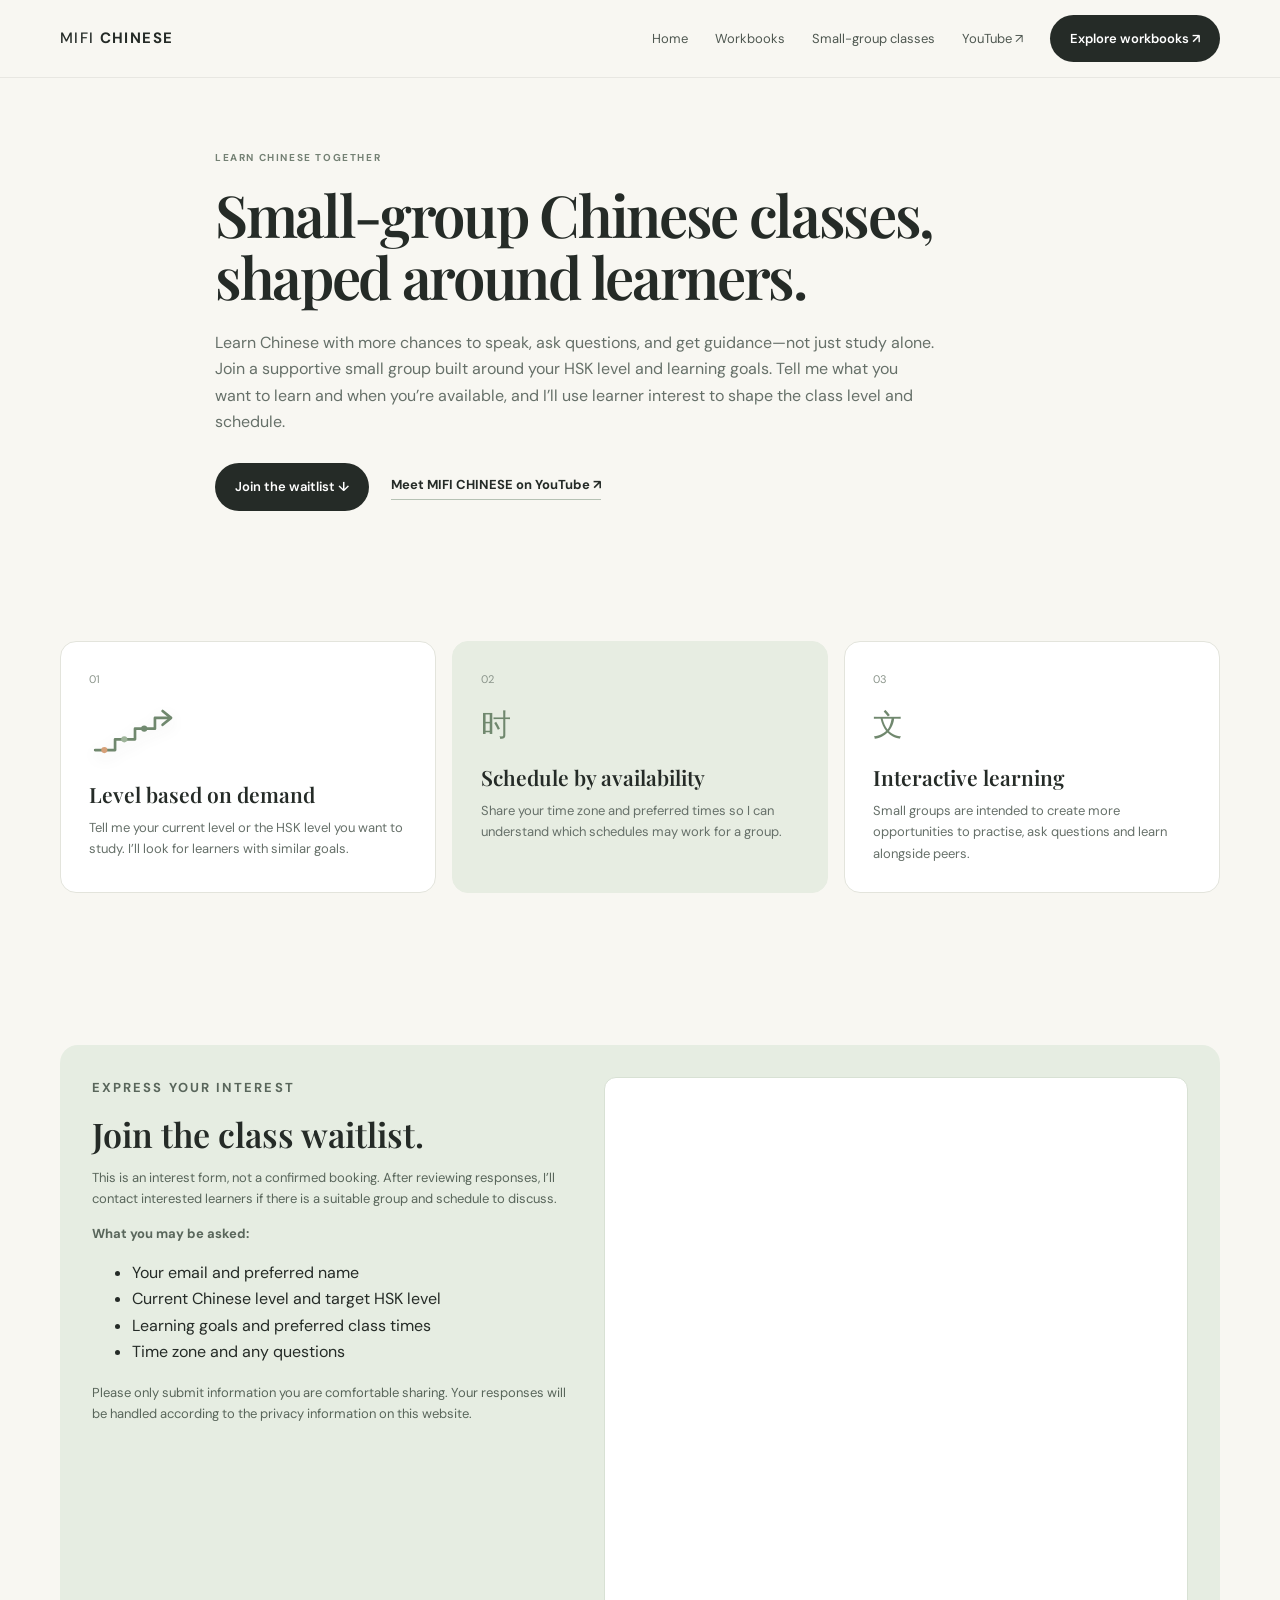
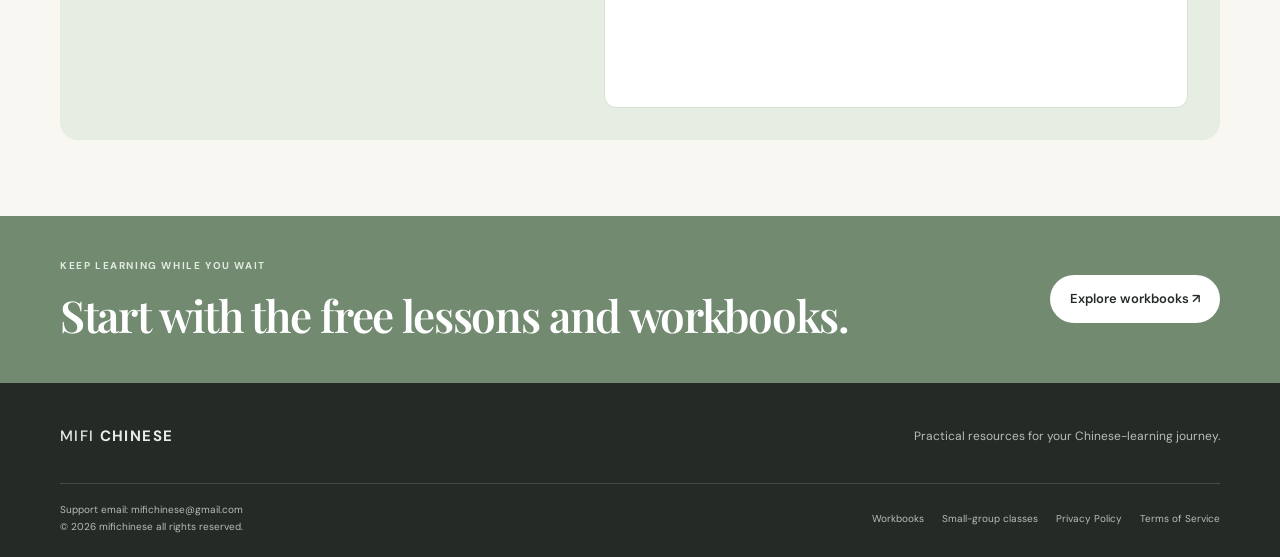
==== classes.html @ 1e323438 "Add files via upload" ====
<!doctype html><html lang="en"><head><meta charset="utf-8"><meta name="viewport" content="width=device-width, initial-scale=1"><meta name="description" content="Join the MIFI CHINESE small-group class waitlist and share your level, goals and availability."><title>Small-group Chinese classes | MIFI CHINESE</title><link rel="stylesheet" href="styles.css"></head><body><header class="site-header"><a class="brand" href="index.html"><span>MIFI <b>CHINESE</b></span></a><button class="menu-toggle" aria-label="Open navigation">☰</button><nav class="site-nav"><a href="index.html">Home</a><a href="workbook.html">Workbooks</a><a href="classes.html">Small-group classes</a><a href="https://www.youtube.com/@mifichinese" target="_blank" rel="noopener">YouTube ↗</a><a class="nav-cta" href="workbook.html">Explore workbooks ↗</a></nav></header><main><section class="wrap page-hero"><p class="eyebrow">LEARN CHINESE TOGETHER</p><h1>Small-group Chinese classes, shaped around learners.</h1><p>Learn Chinese with more chances to speak, ask questions, and get guidance—not just study alone. Join a supportive small group built around your HSK level and learning goals. Tell me what you want to learn and when you’re available, and I’ll use learner interest to shape the class level and schedule.</p><div class="hero-actions"><a class="button button-dark" href="#waitlist">Join the waitlist ↓</a><a class="text-link" href="https://www.youtube.com/@mifichinese" target="_blank" rel="noopener">Meet MIFI CHINESE on YouTube ↗</a></div></section><section class="section wrap"><div class="feature-grid"><article class="feature-card"><div class="feature-number">01</div><div class="feature-icon growth-mark" aria-label="Learn, practise, grow"><svg viewBox="0 0 120 72" role="img" aria-label="Upward stepping arrows"><path d="M8 57 H34 V43 H60 V29 H86 V15 H106" fill="none" stroke="currentColor" stroke-width="3.5" stroke-linecap="round" stroke-linejoin="round"/><path d="M96 6 L107 15 L96 24" fill="none" stroke="currentColor" stroke-width="3.5" stroke-linecap="round" stroke-linejoin="round"/><circle cx="20" cy="57" r="4" fill="#d6a078"/><circle cx="46" cy="43" r="4" fill="#9eb49a"/><circle cx="72" cy="29" r="4" fill="#718a70"/></svg></div><h3>Level based on demand</h3><p>Tell me your current level or the HSK level you want to study. I’ll look for learners with similar goals.</p></article><article class="feature-card feature-highlight"><div class="feature-number">02</div><div class="feature-icon">时</div><h3>Schedule by availability</h3><p>Share your time zone and preferred times so I can understand which schedules may work for a group.</p></article><article class="feature-card"><div class="feature-number">03</div><div class="feature-icon">文</div><h3>Interactive learning</h3><p>Small groups are intended to create more opportunities to practise, ask questions and learn alongside peers.</p></article></div></section><section class="section wrap" id="waitlist"><div class="waitlist-panel"><div><p class="eyebrow">EXPRESS YOUR INTEREST</p><h2>Join the class waitlist.</h2><p>This is an interest form, not a confirmed booking. After reviewing responses, I’ll contact interested learners if there is a suitable group and schedule to discuss.</p><p><b>What you may be asked:</b></p><ul><li>Your email and preferred name</li><li>Current Chinese level and target HSK level</li><li>Learning goals and preferred class times</li><li>Time zone and any questions</li></ul><p class="note">Please only submit information you are comfortable sharing. Your responses will be handled according to the privacy information on this website.</p></div><div class="form-embed"><iframe src="https://docs.google.com/forms/d/e/1FAIpQLSfYk2Lo8Tfqh9Qt4kDq8SIbkhMKShyW4bLUKlEqQiULYjOKBA/viewform?embedded=true" title="MIFI CHINESE small-group class waitlist" loading="lazy">Loading class waitlist…</iframe></div></div></section><section class="bottom-cta"><div class="wrap bottom-cta-inner"><div><p class="eyebrow">KEEP LEARNING WHILE YOU WAIT</p><h2>Start with the free lessons and workbooks.</h2></div><a class="button button-light" href="workbook.html">Explore workbooks ↗</a></div></section></main><footer class="site-footer"><div class="wrap footer-top"><a class="brand brand-footer" href="index.html"><span>MIFI <b>CHINESE</b></span></a><p>Practical resources for your Chinese-learning journey.</p></div><div class="wrap footer-bottom"><div><div>Support email: <a href="mailto:mifichinese@gmail.com">mifichinese@gmail.com</a></div><div>© 2026 mifichinese all rights reserved.</div></div><div class="footer-links"><a href="workbook.html">Workbooks</a><a href="classes.html">Small-group classes</a><a href="privacy.html">Privacy Policy</a><a href="terms.html">Terms of Service</a></div></div></footer><script>document.addEventListener('DOMContentLoaded',()=>{const toggle=document.querySelector('.menu-toggle'),nav=document.querySelector('.site-nav');if(toggle&&nav)toggle.addEventListener('click',()=>nav.classList.toggle('open'));document.querySelectorAll('[data-scroll]').forEach(b=>b.addEventListener('click',()=>{const el=document.querySelector(b.dataset.scroll);if(el)el.scrollBy({left:b.dataset.dir==='next'?el.clientWidth*.8:-el.clientWidth*.8,behavior:'smooth'})}));});</script></body></html>
---- styles.css ----
@import url('https://fonts.googleapis.com/css2?family=DM+Sans:wght@400;500;600;700&family=Playfair+Display:wght@500;600;700&display=swap');
:root{--ink:#252b27;--muted:#667069;--paper:#f8f7f2;--white:#fff;--green:#dce8d9;--green2:#718a70;--orange:#e6a16d;--line:#e3e4dc;--serif:'Playfair Display',Georgia,serif;--sans:'DM Sans',Arial,sans-serif}*{box-sizing:border-box}html{scroll-behavior:smooth}body{margin:0;background:var(--paper);color:var(--ink);font:16px/1.65 var(--sans)}a{color:inherit;text-decoration:none}img{max-width:100%;display:block}.wrap{width:min(1160px,calc(100% - 44px));margin:auto}.site-header{height:78px;padding:0 max(22px,calc((100vw - 1160px)/2));display:flex;align-items:center;justify-content:space-between;gap:24px;border-bottom:1px solid rgba(37,43,39,.08);background:rgba(248,247,242,.94);position:sticky;top:0;z-index:20;backdrop-filter:blur(12px)}.brand{display:inline-flex;align-items:center;gap:10px;font-size:15px;letter-spacing:.09em;font-weight:500;white-space:nowrap}.brand b{font-weight:700}.brand-mark{display:grid;place-items:center;width:36px;height:36px;background:var(--ink);color:#fff;border-radius:50%;font-family:serif;font-size:21px}.site-nav{display:flex;align-items:center;gap:27px;font-size:13px;color:#4f5851}.site-nav a:hover,.footer-links a:hover,.text-link:hover{color:var(--green2)}.nav-cta,.button{display:inline-flex;align-items:center;justify-content:center;gap:12px;border-radius:999px;padding:13px 20px;font-weight:600;font-size:13px;transition:transform .2s,background .2s}.nav-cta,.button-dark{background:var(--ink);color:#fff}.nav-cta:hover,.button-dark:hover{background:#414b43;transform:translateY(-1px)}.button-light{background:#fff;color:var(--ink)}.button-outline{border:1px solid var(--line);background:transparent}.menu-toggle{display:none;border:0;background:none;font-size:24px}.hero{display:grid;grid-template-columns:1fr .92fr;gap:45px;align-items:center;padding-top:76px;padding-bottom:82px;min-height:560px}.eyebrow{font-size:10px;letter-spacing:.16em;font-weight:700;color:#748174;text-transform:uppercase;margin:0 0 16px}.dot{display:inline-block;width:7px;height:7px;background:var(--orange);border-radius:50%;margin-right:8px}.hero h1,.page-hero h1{font:600 clamp(42px,5.1vw,68px)/1.08 var(--serif);letter-spacing:-.04em;margin:0 0 22px}.hero h1 span{color:#718a70;font-style:italic}.hero-lede{max-width:530px;color:var(--muted);font-size:17px}.hero-actions{display:flex;align-items:center;gap:22px;margin-top:28px;flex-wrap:wrap}.text-link{font-size:13px;font-weight:700;border-bottom:1px solid #b6c2b4;padding-bottom:3px}.trust-row{display:flex;flex-wrap:wrap;gap:10px;color:#7b837d;font-size:11px;margin-top:30px}.hero-art{min-height:410px;background:#e7ede2;border-radius:47% 47% 18px 18px;position:relative;display:grid;place-items:center;overflow:hidden}.hero-art:before,.hero-art:after{content:'';position:absolute;border:1px solid rgba(113,138,112,.32);border-radius:50%;width:360px;height:360px}.hero-art:after{width:430px;height:430px}.portrait-placeholder{position:absolute;z-index:2;width:48%;height:68%;border-radius:48% 48% 12px 12px;background:linear-gradient(150deg,#d3b5a0,#e7d3c2 55%,#a4b6a0);display:flex;align-items:end;justify-content:center;overflow:hidden;color:#46564a;font-size:12px;text-align:center;padding:15px}.portrait-placeholder span{background:rgba(255,255,255,.8);padding:7px 10px;border-radius:6px}.hero-sticker{position:absolute;z-index:3;background:#fff;padding:13px 17px;border-radius:12px;box-shadow:0 12px 35px #3d4c3d15;font-size:12px}.hero-sticker b{display:block;font-size:13px}.hero-sticker small{color:var(--muted)}.sticker-one{top:52px;left:15px}.sticker-two{bottom:38px;right:15px}.section{padding:76px 0}.section-heading{text-align:center;max-width:650px;margin:0 auto 38px}.section-heading h2,.split-copy h2,.product-info h2,.bottom-cta h2,.page-section h2{font:600 clamp(30px,3.7vw,44px)/1.15 var(--serif);letter-spacing:-.03em;margin:0 0 14px}.section-intro{color:var(--muted);margin:0}.ticker{background:var(--ink);color:#fff;padding:15px 0}.ticker-inner{display:flex;align-items:center;justify-content:space-between;gap:16px;font-size:10px;letter-spacing:.13em;flex-wrap:wrap}.ticker i{color:#c1d3bd;font-style:normal}.feature-grid{display:grid;grid-template-columns:repeat(3,1fr);gap:16px}.feature-card{padding:28px;border:1px solid var(--line);border-radius:16px;background:#fff}.feature-highlight{background:#e7ede2;border-color:#e7ede2}.feature-number{font-size:11px;color:#8b958b}.feature-icon{font:30px Georgia;color:#70886e;margin:17px 0}.feature-card h3{font:600 21px var(--serif);margin:0 0 9px}.feature-card p{color:var(--muted);font-size:13px;margin:0}.split-section{background:#eeefe8;padding:70px 0}.split-layout{display:grid;grid-template-columns:.9fr 1fr;gap:70px;align-items:center}.split-visual{min-height:340px;background:#dce7d8;border-radius:18px;display:grid;place-items:center;position:relative;overflow:hidden}.big-character{font:180px/1 Georgia;color:#738a70}.visual-caption{position:absolute;bottom:22px;left:24px;font-size:9px;letter-spacing:.15em}.mini-card{position:absolute;right:20px;top:25px;background:#fff;padding:10px 14px;border-radius:9px;font-size:11px}.mini-dot{display:inline-block;width:7px;height:7px;background:#d6a078;border-radius:50%;margin-right:7px}.split-copy p:not(.eyebrow){color:var(--muted)}.product-section{padding:78px 0}.product-panel{display:grid;grid-template-columns:.8fr 1fr;background:#fff;border:1px solid var(--line);border-radius:20px;overflow:hidden}.product-preview{background:#e6ede2;display:grid;place-items:center;padding:45px;min-height:400px}.preview-sheet{width:min(250px,100%);aspect-ratio:3/4;background:#faf9f3;padding:22px;box-shadow:12px 15px 0 #c8d5c2;display:flex;flex-direction:column}.preview-label,.preview-footer{font-size:8px;letter-spacing:.12em}.preview-title{font:600 31px/1.08 var(--serif);margin:auto 0 15px}.preview-hanzi{font:20px Georgia;color:#72876e}.preview-lines{display:grid;gap:9px;margin-top:20px}.preview-lines i{height:1px;background:#d8d9d1}.preview-footer{margin-top:auto;padding-top:15px}.product-info{padding:44px}.product-info>p:not(.eyebrow){color:var(--muted)}.check-list{list-style:none;padding:0;margin:23px 0}.check-list li{margin:9px 0;font-size:13px}.check-list li:before{content:'✓';color:#718a70;font-weight:700;margin-right:10px}.price-row{display:flex;justify-content:space-between;align-items:center;gap:18px;border-top:1px solid var(--line);padding-top:22px}.price-label{font-size:11px;color:var(--muted)}.price{font:600 31px var(--serif)}.secure-note{font-size:10px!important}.bottom-cta{background:#718a70;color:#fff;padding:42px 0}.bottom-cta-inner{display:flex;align-items:center;justify-content:space-between;gap:25px}.bottom-cta .eyebrow{color:#e1eadf}.bottom-cta h2{margin:0}.site-footer{background:#242a26;color:#e9ede7;padding:32px 0 22px}.footer-top{display:flex;justify-content:space-between;align-items:center;gap:20px;padding-bottom:25px;border-bottom:1px solid #454b46}.brand-footer .brand-mark{background:#e7ede2;color:#252b27}.footer-top p{font-size:12px;color:#b6beb6}.footer-bottom{display:flex;justify-content:space-between;gap:20px;align-items:center;padding-top:18px;font-size:10px;color:#b6beb6}.footer-links{display:flex;gap:18px;flex-wrap:wrap}.page-hero{padding:72px 0 54px;max-width:850px}.page-hero h1{font-size:clamp(38px,5vw,58px)}.page-hero p:not(.eyebrow){color:var(--muted);max-width:720px;font-size:16px}.page-section{padding:15px 0 70px}.level-grid{display:grid;grid-template-columns:repeat(3,1fr);gap:16px}.level-card{border:1px solid var(--line);border-radius:15px;padding:24px;background:#fff;display:flex;flex-direction:column}.level-card h3{font:600 25px var(--serif);margin:5px 0}.level-card p{color:var(--muted);font-size:13px}.level-card .price{margin-top:auto;padding:10px 0}.level-card .button{width:100%;margin-top:8px}.level-label{font-size:10px;letter-spacing:.14em;color:#73876f;font-weight:700}.bundle-section{padding:38px 0 70px}.bundle-panel{display:grid;grid-template-columns:1fr 1fr;gap:25px;align-items:center;background:#e6ede2;border-radius:18px;padding:32px}.bundle-panel h2{font:600 32px/1.15 var(--serif);margin:0 0 12px}.bundle-options{display:grid;gap:10px}.bundle-option{display:flex;justify-content:space-between;gap:15px;align-items:center;background:#fff;border:1px solid #d8e1d4;border-radius:11px;padding:14px 16px}.bundle-option b{font-size:14px}.bundle-option small{display:block;color:var(--muted);font-size:11px}.bundle-price{font:600 23px var(--serif);white-space:nowrap}.save-tag{font-size:9px;color:#557353;background:#e5eee2;padding:4px 7px;border-radius:20px}.feature-list{display:grid;grid-template-columns:repeat(2,1fr);gap:14px;margin-top:20px}.feature-list article{background:#fff;border:1px solid var(--line);padding:20px;border-radius:12px}.feature-list h3{font:600 18px var(--serif);margin:0 0 6px}.feature-list p{font-size:12px;color:var(--muted);margin:0}.gallery{background:#eeefe8;padding:58px 0}.gallery-head{display:flex;align-items:end;justify-content:space-between;gap:20px;margin-bottom:22px}.gallery-head h2{font:600 36px var(--serif);margin:0}.gallery-head p{color:var(--muted);font-size:12px;margin:5px 0 0}.gallery-controls{display:flex;gap:9px}.gallery-controls button{width:42px;height:42px;border:1px solid #cfd5cc;border-radius:50%;background:#fff;font-size:20px;cursor:pointer}.gallery-track{display:flex;gap:18px;overflow-x:auto;scroll-snap-type:x mandatory;scrollbar-width:none;padding:5px 2px 18px}.gallery-track::-webkit-scrollbar{display:none}.sample-card{flex:0 0 calc(33.333% - 12px);scroll-snap-align:start;background:#fff;border:1px solid var(--line);border-radius:13px;overflow:hidden}.sample-image{aspect-ratio:4/5;background:#f9f8f2;display:grid;place-items:center;padding:18px}.sample-image img{width:100%;height:100%;object-fit:contain}.sample-placeholder{width:100%;height:100%;border:1px solid #dfe2d9;padding:18px;display:flex;flex-direction:column;background:#fff}.sample-placeholder b{font:600 19px var(--serif);margin:20px 0 8px}.sample-placeholder span{font-size:10px;color:#687268}.sample-placeholder i{height:1px;background:#dfe2d9;margin-top:16px}.sample-caption{padding:13px 15px;font-size:11px;color:var(--muted)}.content-two{display:grid;grid-template-columns:1fr 1fr;gap:36px}.plain-card{background:#fff;border:1px solid var(--line);border-radius:14px;padding:26px}.plain-card h2{font:600 26px var(--serif);margin:0 0 12px}.plain-card p,.plain-card li{font-size:13px;color:var(--muted)}.plain-card ul{padding-left:20px}.waitlist-panel{display:grid;grid-template-columns:.9fr 1.1fr;gap:35px;background:#e6ede2;padding:32px;border-radius:18px;align-items:start}.waitlist-panel h2{font:600 34px/1.15 var(--serif);margin:0 0 12px}.waitlist-panel p{color:#59665b;font-size:13px}.form-embed{min-height:480px;background:#fff;border:1px solid #d8e1d4;border-radius:12px;overflow:hidden}.form-embed iframe{width:100%;height:620px;border:0}.form-placeholder{padding:30px;text-align:center;color:var(--muted);font-size:13px}.policy{max-width:850px;padding:58px 0 80px}.policy h1{font:600 48px/1.1 var(--serif);margin:0 0 10px}.policy .updated{font-size:12px;color:var(--muted);margin-bottom:36px}.policy h2{font:600 23px var(--serif);margin:28px 0 8px}.policy p,.policy li{font-size:14px;color:#4f5952}.policy a{color:#607d60;text-decoration:underline}.contact-card{max-width:720px;background:#fff;border:1px solid var(--line);border-radius:16px;padding:30px}.contact-card a{color:#607d60;text-decoration:underline}.note{font-size:11px;color:var(--muted)}@media(max-width:800px){.site-header{height:68px}.site-nav{gap:13px;font-size:12px}.hero{grid-template-columns:1fr;gap:35px;padding-top:48px;padding-bottom:55px}.hero-art{min-height:340px}.split-layout,.product-panel,.bundle-panel,.waitlist-panel{grid-template-columns:1fr;gap:25px}.split-layout{gap:30px}.product-preview{min-height:300px}.product-info{padding:30px}.level-grid{grid-template-columns:1fr}.level-card{min-height:230px}.sample-card{flex-basis:calc(50% - 9px)}.feature-grid{grid-template-columns:1fr}.content-two{grid-template-columns:1fr}.footer-top,.footer-bottom{align-items:flex-start;flex-direction:column}.gallery-head{align-items:flex-start;flex-direction:column}.page-hero{padding-top:50px}.ticker-inner{justify-content:center}.ticker-inner span:last-child{display:none}}@media(max-width:520px){.wrap{width:calc(100% - 32px)}.site-header{padding:0 16px}.site-nav{display:none;position:absolute;top:68px;left:0;right:0;padding:18px 20px;background:var(--paper);border-bottom:1px solid var(--line);flex-direction:column;align-items:stretch}.site-nav.open{display:flex}.menu-toggle{display:block}.hero h1{font-size:43px}.hero-art{min-height:290px}.hero-sticker{padding:9px 11px}.sticker-one{left:8px;top:25px}.sticker-two{right:8px;bottom:20px}.hero-actions{gap:15px}.section{padding:55px 0}.bottom-cta-inner{align-items:flex-start;flex-direction:column}.product-info{padding:24px}.price-row{align-items:flex-start;flex-direction:column}.sample-card{flex-basis:82%}.feature-list{grid-template-columns:1fr}.bundle-panel{padding:22px}.bundle-option{padding:12px}.bundle-price{font-size:20px}.policy h1{font-size:39px}.policy{padding-top:42px}.footer-links{gap:12px}}

/* Original MIFI CHINESE imagery */
.brand-banner{width:100%;max-height:190px;overflow:hidden;background:#f5efe4;border-bottom:1px solid var(--line)}
.brand-banner img{display:block;width:100%;height:clamp(100px,15vw,190px);object-fit:cover;object-position:center}
.portrait-frame{position:relative;width:100%;height:100%;min-height:390px;overflow:hidden;border-radius:20px;background:#eadfd1;box-shadow:0 18px 45px #3d4c3d12}
.portrait-frame img{width:100%;height:100%;min-height:390px;position:absolute;inset:0;object-fit:cover;object-position:center 35%}
.hero-art{background:#e8e0d4;border-radius:20px;overflow:visible}
.hero-art:before{content:"";position:absolute;inset:15px -12px -12px 15px;border:1px solid #c9bca9;border-radius:20px;z-index:0;pointer-events:none}
.hero-sticker{z-index:3}
.sample-image{aspect-ratio:3/4;padding:12px;background:#f9f8f2}
.sample-image img{width:100%;height:100%;object-fit:contain;display:block}
@media(max-width:800px){.portrait-frame,.portrait-frame img{min-height:340px}.brand-banner{max-height:130px}.brand-banner img{height:clamp(85px,18vw,130px)}}
@media(max-width:520px){.portrait-frame,.portrait-frame img{min-height:290px}.hero-art:before{inset:10px -6px -6px 10px}}

.growth-mark svg{display:block;width:92px;height:58px;filter:drop-shadow(0 5px 7px rgba(37,43,39,.08))}.growth-mark{height:58px;display:flex;align-items:center}
.growth-visual{width:100%;display:grid;place-items:center;color:#718a70}.growth-visual svg{width:min(300px,90%);height:auto;filter:drop-shadow(0 8px 12px rgba(37,43,39,.09))}
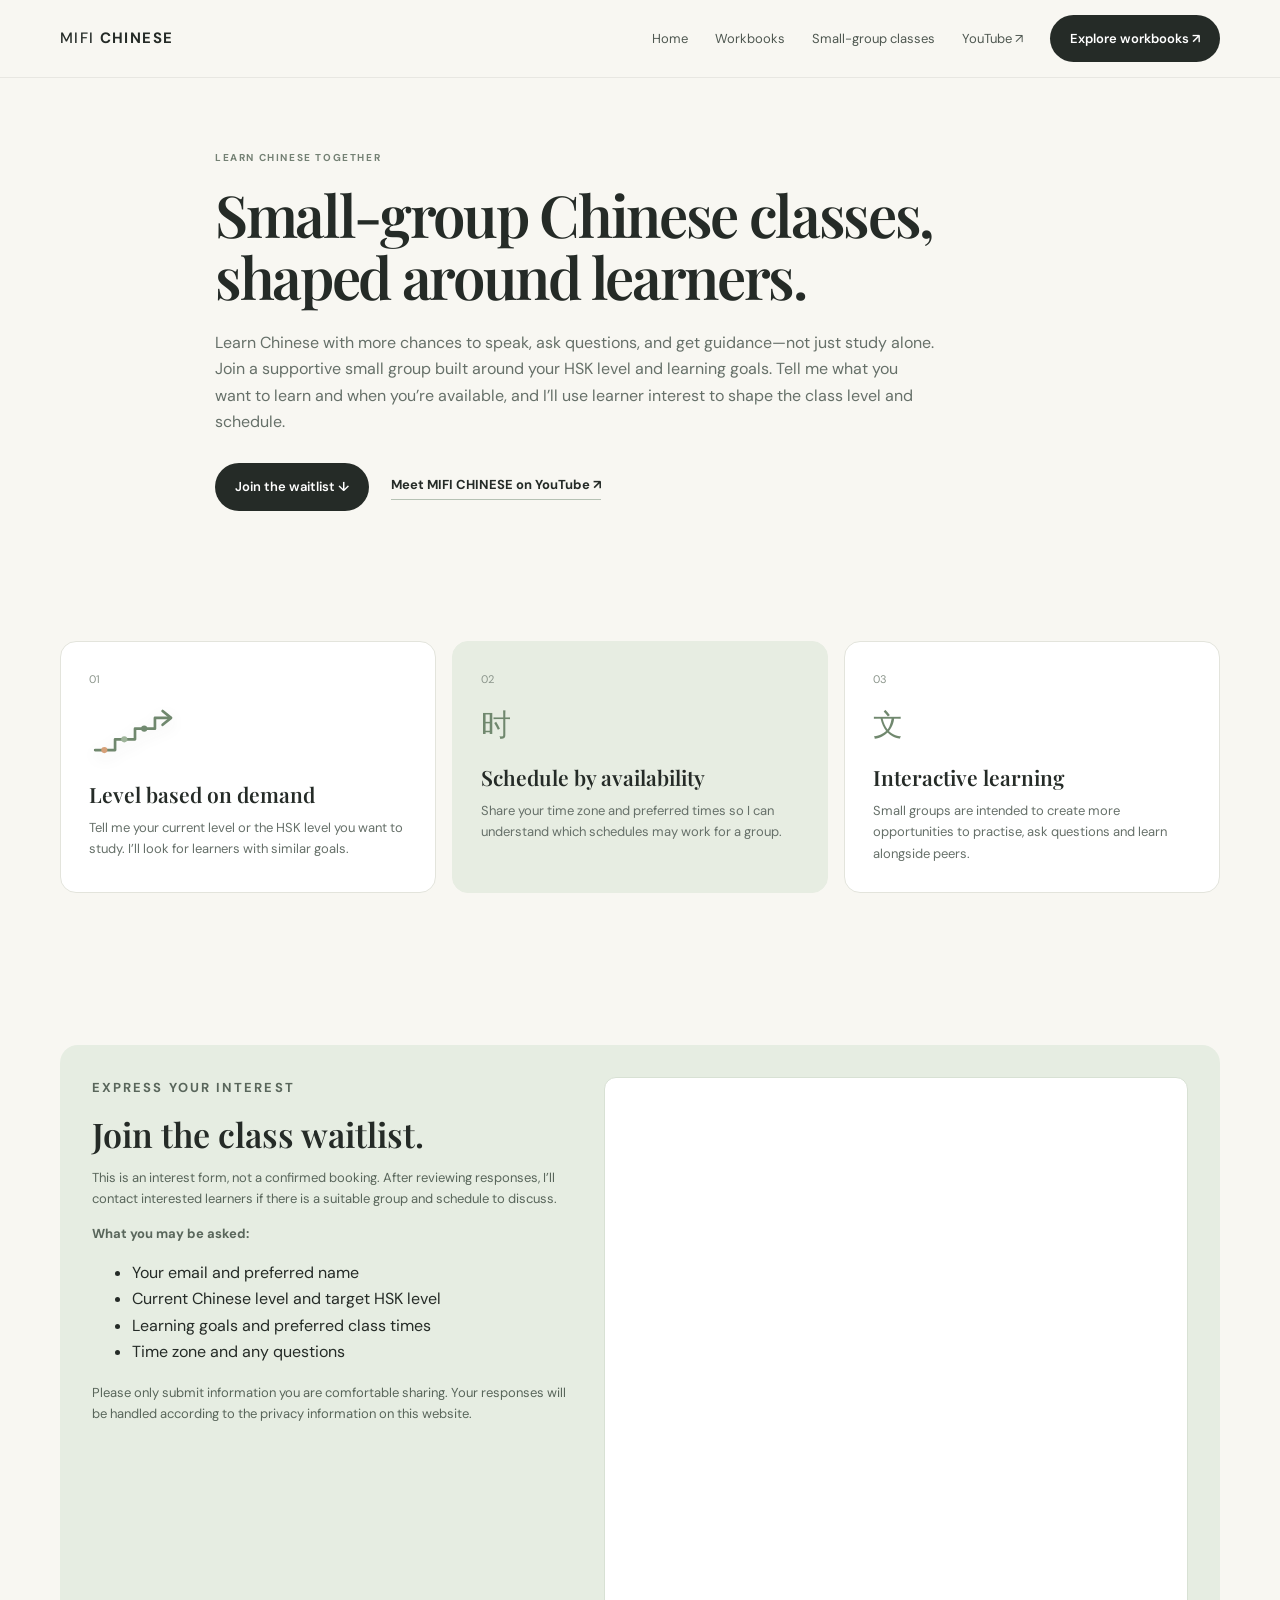
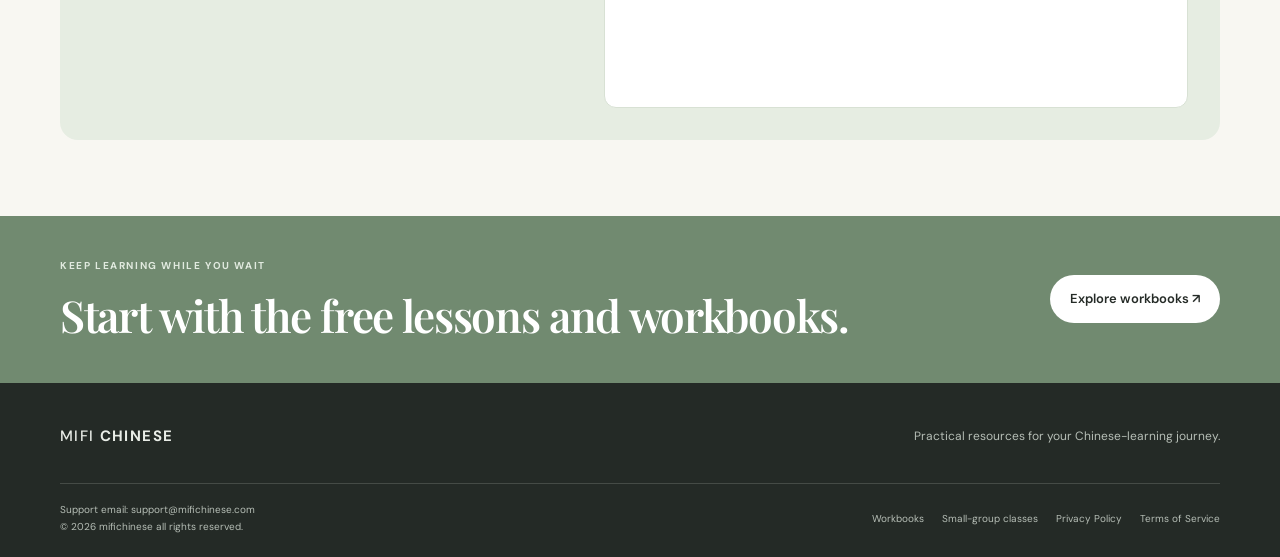
==== commit c4ff024c: "Add files via upload" ====
--- a/classes.html
+++ b/classes.html
@@ -1 +1 @@
-<!doctype html><html lang="en"><head><meta charset="utf-8"><meta name="viewport" content="width=device-width, initial-scale=1"><meta name="description" content="Join the MIFI CHINESE small-group class waitlist and share your level, goals and availability."><title>Small-group Chinese classes | MIFI CHINESE</title><link rel="stylesheet" href="styles.css"></head><body><header class="site-header"><a class="brand" href="index.html"><span>MIFI <b>CHINESE</b></span></a><button class="menu-toggle" aria-label="Open navigation">☰</button><nav class="site-nav"><a href="index.html">Home</a><a href="workbook.html">Workbooks</a><a href="classes.html">Small-group classes</a><a href="https://www.youtube.com/@mifichinese" target="_blank" rel="noopener">YouTube ↗</a><a class="nav-cta" href="workbook.html">Explore workbooks ↗</a></nav></header><main><section class="wrap page-hero"><p class="eyebrow">LEARN CHINESE TOGETHER</p><h1>Small-group Chinese classes, shaped around learners.</h1><p>Learn Chinese with more chances to speak, ask questions, and get guidance—not just study alone. Join a supportive small group built around your HSK level and learning goals. Tell me what you want to learn and when you’re available, and I’ll use learner interest to shape the class level and schedule.</p><div class="hero-actions"><a class="button button-dark" href="#waitlist">Join the waitlist ↓</a><a class="text-link" href="https://www.youtube.com/@mifichinese" target="_blank" rel="noopener">Meet MIFI CHINESE on YouTube ↗</a></div></section><section class="section wrap"><div class="feature-grid"><article class="feature-card"><div class="feature-number">01</div><div class="feature-icon growth-mark" aria-label="Learn, practise, grow"><svg viewBox="0 0 120 72" role="img" aria-label="Upward stepping arrows"><path d="M8 57 H34 V43 H60 V29 H86 V15 H106" fill="none" stroke="currentColor" stroke-width="3.5" stroke-linecap="round" stroke-linejoin="round"/><path d="M96 6 L107 15 L96 24" fill="none" stroke="currentColor" stroke-width="3.5" stroke-linecap="round" stroke-linejoin="round"/><circle cx="20" cy="57" r="4" fill="#d6a078"/><circle cx="46" cy="43" r="4" fill="#9eb49a"/><circle cx="72" cy="29" r="4" fill="#718a70"/></svg></div><h3>Level based on demand</h3><p>Tell me your current level or the HSK level you want to study. I’ll look for learners with similar goals.</p></article><article class="feature-card feature-highlight"><div class="feature-number">02</div><div class="feature-icon">时</div><h3>Schedule by availability</h3><p>Share your time zone and preferred times so I can understand which schedules may work for a group.</p></article><article class="feature-card"><div class="feature-number">03</div><div class="feature-icon">文</div><h3>Interactive learning</h3><p>Small groups are intended to create more opportunities to practise, ask questions and learn alongside peers.</p></article></div></section><section class="section wrap" id="waitlist"><div class="waitlist-panel"><div><p class="eyebrow">EXPRESS YOUR INTEREST</p><h2>Join the class waitlist.</h2><p>This is an interest form, not a confirmed booking. After reviewing responses, I’ll contact interested learners if there is a suitable group and schedule to discuss.</p><p><b>What you may be asked:</b></p><ul><li>Your email and preferred name</li><li>Current Chinese level and target HSK level</li><li>Learning goals and preferred class times</li><li>Time zone and any questions</li></ul><p class="note">Please only submit information you are comfortable sharing. Your responses will be handled according to the privacy information on this website.</p></div><div class="form-embed"><iframe src="https://docs.google.com/forms/d/e/1FAIpQLSfYk2Lo8Tfqh9Qt4kDq8SIbkhMKShyW4bLUKlEqQiULYjOKBA/viewform?embedded=true" title="MIFI CHINESE small-group class waitlist" loading="lazy">Loading class waitlist…</iframe></div></div></section><section class="bottom-cta"><div class="wrap bottom-cta-inner"><div><p class="eyebrow">KEEP LEARNING WHILE YOU WAIT</p><h2>Start with the free lessons and workbooks.</h2></div><a class="button button-light" href="workbook.html">Explore workbooks ↗</a></div></section></main><footer class="site-footer"><div class="wrap footer-top"><a class="brand brand-footer" href="index.html"><span>MIFI <b>CHINESE</b></span></a><p>Practical resources for your Chinese-learning journey.</p></div><div class="wrap footer-bottom"><div><div>Support email: <a href="mailto:mifichinese@gmail.com">mifichinese@gmail.com</a></div><div>© 2026 mifichinese all rights reserved.</div></div><div class="footer-links"><a href="workbook.html">Workbooks</a><a href="classes.html">Small-group classes</a><a href="privacy.html">Privacy Policy</a><a href="terms.html">Terms of Service</a></div></div></footer><script>document.addEventListener('DOMContentLoaded',()=>{const toggle=document.querySelector('.menu-toggle'),nav=document.querySelector('.site-nav');if(toggle&&nav)toggle.addEventListener('click',()=>nav.classList.toggle('open'));document.querySelectorAll('[data-scroll]').forEach(b=>b.addEventListener('click',()=>{const el=document.querySelector(b.dataset.scroll);if(el)el.scrollBy({left:b.dataset.dir==='next'?el.clientWidth*.8:-el.clientWidth*.8,behavior:'smooth'})}));});</script></body></html>+<!doctype html><html lang="en"><head><meta charset="utf-8"><meta name="viewport" content="width=device-width, initial-scale=1"><meta name="description" content="Join the MIFI CHINESE small-group class waitlist and share your level, goals and availability."><title>Small-group Chinese classes | MIFI CHINESE</title><link rel="stylesheet" href="styles.css"></head><body><header class="site-header"><a class="brand" href="index.html"><span>MIFI <b>CHINESE</b></span></a><button class="menu-toggle" aria-label="Open navigation">☰</button><nav class="site-nav"><a href="index.html">Home</a><a href="workbook.html">Workbooks</a><a href="classes.html">Small-group classes</a><a href="https://www.youtube.com/@mifichinese" target="_blank" rel="noopener">YouTube ↗</a><a class="nav-cta" href="workbook.html">Explore workbooks ↗</a></nav></header><main><section class="wrap page-hero"><p class="eyebrow">LEARN CHINESE TOGETHER</p><h1>Small-group Chinese classes, shaped around learners.</h1><p>Learn Chinese with more chances to speak, ask questions, and get guidance—not just study alone. Join a supportive small group built around your HSK level and learning goals. Tell me what you want to learn and when you’re available, and I’ll use learner interest to shape the class level and schedule.</p><div class="hero-actions"><a class="button button-dark" href="#waitlist">Join the waitlist ↓</a><a class="text-link" href="https://www.youtube.com/@mifichinese" target="_blank" rel="noopener">Meet MIFI CHINESE on YouTube ↗</a></div></section><section class="section wrap"><div class="feature-grid"><article class="feature-card"><div class="feature-number">01</div><div class="feature-icon growth-mark" aria-label="Learn, practise, grow"><svg viewBox="0 0 120 72" role="img" aria-label="Upward stepping arrows"><path d="M8 57 H34 V43 H60 V29 H86 V15 H106" fill="none" stroke="currentColor" stroke-width="3.5" stroke-linecap="round" stroke-linejoin="round"/><path d="M96 6 L107 15 L96 24" fill="none" stroke="currentColor" stroke-width="3.5" stroke-linecap="round" stroke-linejoin="round"/><circle cx="20" cy="57" r="4" fill="#d6a078"/><circle cx="46" cy="43" r="4" fill="#9eb49a"/><circle cx="72" cy="29" r="4" fill="#718a70"/></svg></div><h3>Level based on demand</h3><p>Tell me your current level or the HSK level you want to study. I’ll look for learners with similar goals.</p></article><article class="feature-card feature-highlight"><div class="feature-number">02</div><div class="feature-icon">时</div><h3>Schedule by availability</h3><p>Share your time zone and preferred times so I can understand which schedules may work for a group.</p></article><article class="feature-card"><div class="feature-number">03</div><div class="feature-icon">文</div><h3>Interactive learning</h3><p>Small groups are intended to create more opportunities to practise, ask questions and learn alongside peers.</p></article></div></section><section class="section wrap" id="waitlist"><div class="waitlist-panel"><div><p class="eyebrow">EXPRESS YOUR INTEREST</p><h2>Join the class waitlist.</h2><p>This is an interest form, not a confirmed booking. After reviewing responses, I’ll contact interested learners if there is a suitable group and schedule to discuss.</p><p><b>What you may be asked:</b></p><ul><li>Your email and preferred name</li><li>Current Chinese level and target HSK level</li><li>Learning goals and preferred class times</li><li>Time zone and any questions</li></ul><p class="note">Please only submit information you are comfortable sharing. Your responses will be handled according to the privacy information on this website.</p></div><div class="form-embed"><iframe src="https://docs.google.com/forms/d/e/1FAIpQLSfYk2Lo8Tfqh9Qt4kDq8SIbkhMKShyW4bLUKlEqQiULYjOKBA/viewform?embedded=true" title="MIFI CHINESE small-group class waitlist" loading="lazy">Loading class waitlist…</iframe></div></div></section><section class="bottom-cta"><div class="wrap bottom-cta-inner"><div><p class="eyebrow">KEEP LEARNING WHILE YOU WAIT</p><h2>Start with the free lessons and workbooks.</h2></div><a class="button button-light" href="workbook.html">Explore workbooks ↗</a></div></section></main><footer class="site-footer"><div class="wrap footer-top"><a class="brand brand-footer" href="index.html"><span>MIFI <b>CHINESE</b></span></a><p>Practical resources for your Chinese-learning journey.</p></div><div class="wrap footer-bottom"><div><div>Support email: <a href="mailto:support@mifichinese.com">support@mifichinese.com</a></div><div>© 2026 mifichinese all rights reserved.</div></div><div class="footer-links"><a href="workbook.html">Workbooks</a><a href="classes.html">Small-group classes</a><a href="privacy.html">Privacy Policy</a><a href="terms.html">Terms of Service</a></div></div></footer><script>document.addEventListener('DOMContentLoaded',()=>{const toggle=document.querySelector('.menu-toggle'),nav=document.querySelector('.site-nav');if(toggle&&nav)toggle.addEventListener('click',()=>nav.classList.toggle('open'));document.querySelectorAll('[data-scroll]').forEach(b=>b.addEventListener('click',()=>{const el=document.querySelector(b.dataset.scroll);if(el)el.scrollBy({left:b.dataset.dir==='next'?el.clientWidth*.8:-el.clientWidth*.8,behavior:'smooth'})}));});</script></body></html>
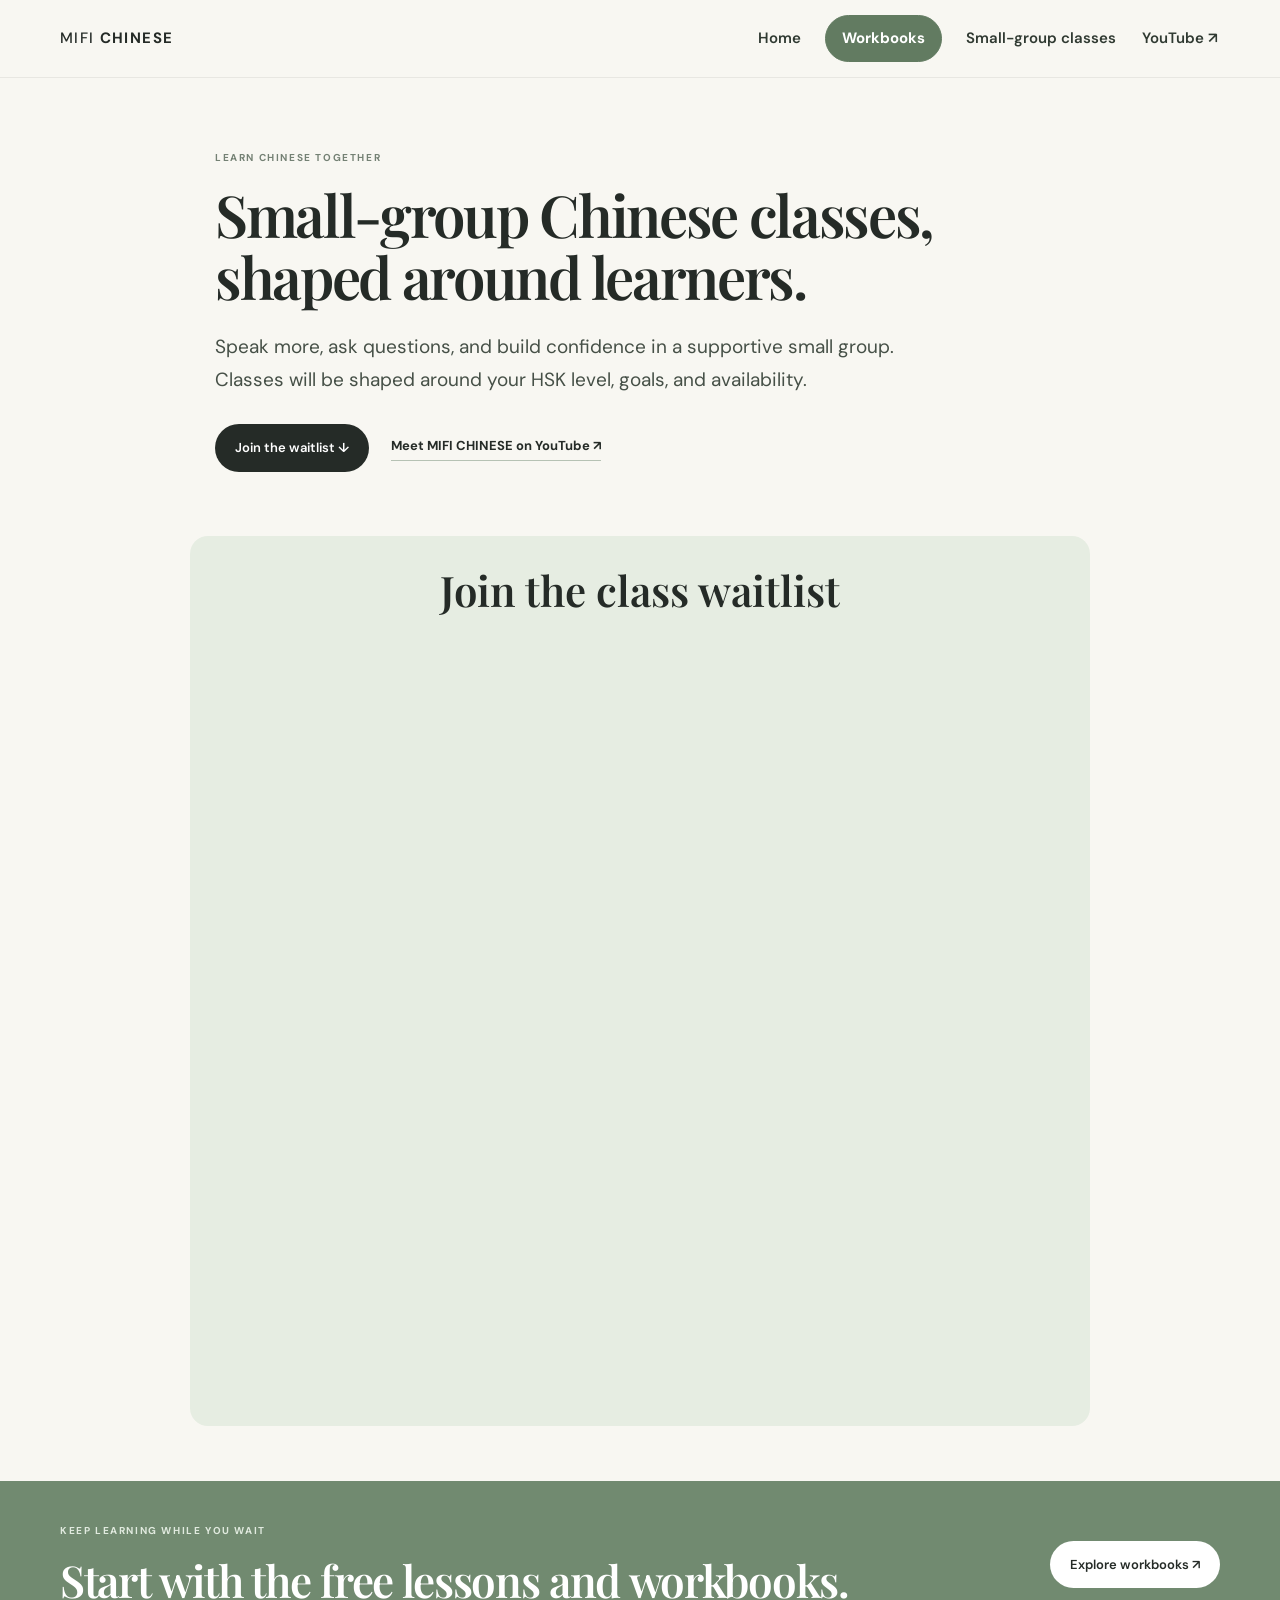
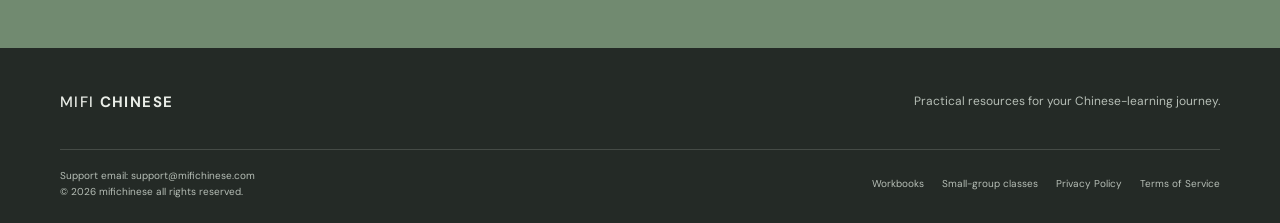
==== commit 07d9ce68: "Add files via upload" ====
--- a/classes.html
+++ b/classes.html
@@ -1 +1,3 @@
-<!doctype html><html lang="en"><head><meta charset="utf-8"><meta name="viewport" content="width=device-width, initial-scale=1"><meta name="description" content="Join the MIFI CHINESE small-group class waitlist and share your level, goals and availability."><title>Small-group Chinese classes | MIFI CHINESE</title><link rel="stylesheet" href="styles.css"></head><body><header class="site-header"><a class="brand" href="index.html"><span>MIFI <b>CHINESE</b></span></a><button class="menu-toggle" aria-label="Open navigation">☰</button><nav class="site-nav"><a href="index.html">Home</a><a href="workbook.html">Workbooks</a><a href="classes.html">Small-group classes</a><a href="https://www.youtube.com/@mifichinese" target="_blank" rel="noopener">YouTube ↗</a><a class="nav-cta" href="workbook.html">Explore workbooks ↗</a></nav></header><main><section class="wrap page-hero"><p class="eyebrow">LEARN CHINESE TOGETHER</p><h1>Small-group Chinese classes, shaped around learners.</h1><p>Learn Chinese with more chances to speak, ask questions, and get guidance—not just study alone. Join a supportive small group built around your HSK level and learning goals. Tell me what you want to learn and when you’re available, and I’ll use learner interest to shape the class level and schedule.</p><div class="hero-actions"><a class="button button-dark" href="#waitlist">Join the waitlist ↓</a><a class="text-link" href="https://www.youtube.com/@mifichinese" target="_blank" rel="noopener">Meet MIFI CHINESE on YouTube ↗</a></div></section><section class="section wrap"><div class="feature-grid"><article class="feature-card"><div class="feature-number">01</div><div class="feature-icon growth-mark" aria-label="Learn, practise, grow"><svg viewBox="0 0 120 72" role="img" aria-label="Upward stepping arrows"><path d="M8 57 H34 V43 H60 V29 H86 V15 H106" fill="none" stroke="currentColor" stroke-width="3.5" stroke-linecap="round" stroke-linejoin="round"/><path d="M96 6 L107 15 L96 24" fill="none" stroke="currentColor" stroke-width="3.5" stroke-linecap="round" stroke-linejoin="round"/><circle cx="20" cy="57" r="4" fill="#d6a078"/><circle cx="46" cy="43" r="4" fill="#9eb49a"/><circle cx="72" cy="29" r="4" fill="#718a70"/></svg></div><h3>Level based on demand</h3><p>Tell me your current level or the HSK level you want to study. I’ll look for learners with similar goals.</p></article><article class="feature-card feature-highlight"><div class="feature-number">02</div><div class="feature-icon">时</div><h3>Schedule by availability</h3><p>Share your time zone and preferred times so I can understand which schedules may work for a group.</p></article><article class="feature-card"><div class="feature-number">03</div><div class="feature-icon">文</div><h3>Interactive learning</h3><p>Small groups are intended to create more opportunities to practise, ask questions and learn alongside peers.</p></article></div></section><section class="section wrap" id="waitlist"><div class="waitlist-panel"><div><p class="eyebrow">EXPRESS YOUR INTEREST</p><h2>Join the class waitlist.</h2><p>This is an interest form, not a confirmed booking. After reviewing responses, I’ll contact interested learners if there is a suitable group and schedule to discuss.</p><p><b>What you may be asked:</b></p><ul><li>Your email and preferred name</li><li>Current Chinese level and target HSK level</li><li>Learning goals and preferred class times</li><li>Time zone and any questions</li></ul><p class="note">Please only submit information you are comfortable sharing. Your responses will be handled according to the privacy information on this website.</p></div><div class="form-embed"><iframe src="https://docs.google.com/forms/d/e/1FAIpQLSfYk2Lo8Tfqh9Qt4kDq8SIbkhMKShyW4bLUKlEqQiULYjOKBA/viewform?embedded=true" title="MIFI CHINESE small-group class waitlist" loading="lazy">Loading class waitlist…</iframe></div></div></section><section class="bottom-cta"><div class="wrap bottom-cta-inner"><div><p class="eyebrow">KEEP LEARNING WHILE YOU WAIT</p><h2>Start with the free lessons and workbooks.</h2></div><a class="button button-light" href="workbook.html">Explore workbooks ↗</a></div></section></main><footer class="site-footer"><div class="wrap footer-top"><a class="brand brand-footer" href="index.html"><span>MIFI <b>CHINESE</b></span></a><p>Practical resources for your Chinese-learning journey.</p></div><div class="wrap footer-bottom"><div><div>Support email: <a href="mailto:support@mifichinese.com">support@mifichinese.com</a></div><div>© 2026 mifichinese all rights reserved.</div></div><div class="footer-links"><a href="workbook.html">Workbooks</a><a href="classes.html">Small-group classes</a><a href="privacy.html">Privacy Policy</a><a href="terms.html">Terms of Service</a></div></div></footer><script>document.addEventListener('DOMContentLoaded',()=>{const toggle=document.querySelector('.menu-toggle'),nav=document.querySelector('.site-nav');if(toggle&&nav)toggle.addEventListener('click',()=>nav.classList.toggle('open'));document.querySelectorAll('[data-scroll]').forEach(b=>b.addEventListener('click',()=>{const el=document.querySelector(b.dataset.scroll);if(el)el.scrollBy({left:b.dataset.dir==='next'?el.clientWidth*.8:-el.clientWidth*.8,behavior:'smooth'})}));});</script></body></html>+<!DOCTYPE html>
+
+<html lang="en"><head><meta charset="utf-8"/><meta content="width=device-width, initial-scale=1" name="viewport"/><meta content="Join the MIFI CHINESE small-group class waitlist and share your level, goals and availability." name="description"/><title>Small-group Chinese classes | MIFI CHINESE</title><link href="styles.css" rel="stylesheet"/></head><body><header class="site-header"><a class="brand" href="index.html"><span>MIFI <b>CHINESE</b></span></a><button aria-label="Open navigation" class="menu-toggle">☰</button><nav class="site-nav"><a href="index.html">Home</a><a class="nav-workbooks nav-workbooks" href="workbook.html">Workbooks</a><a href="classes.html">Small-group classes</a><a href="https://www.youtube.com/@mifichinese" rel="noopener" target="_blank">YouTube ↗</a></nav></header><main><section class="wrap page-hero"><p class="eyebrow">LEARN CHINESE TOGETHER</p><h1>Small-group Chinese classes, shaped around learners.</h1><p>Speak more, ask questions, and build confidence in a supportive small group. Classes will be shaped around your HSK level, goals, and availability.</p><div class="hero-actions"><a class="button button-dark" href="#waitlist">Join the waitlist ↓</a><a class="text-link" href="https://www.youtube.com/@mifichinese" rel="noopener" target="_blank">Meet MIFI CHINESE on YouTube ↗</a></div></section><section class="section wrap classes-waitlist-section" id="waitlist"><div class="waitlist-panel"><div><h2>Join the class waitlist</h2></div><div class="form-embed form-embed-centered"><iframe loading="lazy" src="https://forms.gle/99ZMbUqM5UrNKcm96" title="MIFI CHINESE small-group class waitlist">Loading class waitlist…</iframe></div></div></section><section class="bottom-cta"><div class="wrap bottom-cta-inner"><div><p class="eyebrow">KEEP LEARNING WHILE YOU WAIT</p><h2>Start with the free lessons and workbooks.</h2></div><a class="button button-light" href="workbook.html">Explore workbooks ↗</a></div></section></main><footer class="site-footer"><div class="wrap footer-top"><a class="brand brand-footer" href="index.html"><span>MIFI <b>CHINESE</b></span></a><p>Practical resources for your Chinese-learning journey.</p></div><div class="wrap footer-bottom"><div><div>Support email: <a href="mailto:support@mifichinese.com">support@mifichinese.com</a></div><div>© 2026 mifichinese all rights reserved.</div></div><div class="footer-links"><a href="workbook.html">Workbooks</a><a href="classes.html">Small-group classes</a><a href="privacy.html">Privacy Policy</a><a href="terms.html">Terms of Service</a></div></div></footer><script>document.addEventListener('DOMContentLoaded',()=>{const toggle=document.querySelector('.menu-toggle'),nav=document.querySelector('.site-nav');if(toggle&&nav)toggle.addEventListener('click',()=>nav.classList.toggle('open'));document.querySelectorAll('[data-scroll]').forEach(b=>b.addEventListener('click',()=>{const el=document.querySelector(b.dataset.scroll);if(el)el.scrollBy({left:b.dataset.dir==='next'?el.clientWidth*.8:-el.clientWidth*.8,behavior:'smooth'})}));});</script></body></html>
--- a/styles.css
+++ b/styles.css
@@ -16,3 +16,28 @@
 
 .growth-mark svg{display:block;width:92px;height:58px;filter:drop-shadow(0 5px 7px rgba(37,43,39,.08))}.growth-mark{height:58px;display:flex;align-items:center}
 .growth-visual{width:100%;display:grid;place-items:center;color:#718a70}.growth-visual svg{width:min(300px,90%);height:auto;filter:drop-shadow(0 8px 12px rgba(37,43,39,.09))}
+
+/* October 2026 refinement: stronger navigation, clearer page hierarchy */
+.site-nav{font-size:15px;gap:22px;font-weight:600;color:#303a32}
+.site-nav a{padding:9px 2px}
+.site-nav .nav-workbooks{padding:10px 16px;border:1px solid #627b61;border-radius:999px;background:#627b61;color:#fff;font-weight:700}
+.site-nav .nav-workbooks:hover{background:#4f684e;color:#fff}
+.feature-card h3{font-size:25px;line-height:1.15;margin:10px 0 12px}
+.feature-card p{font-size:16px;line-height:1.65}
+.feature-number{font-size:12px;letter-spacing:.09em}
+.feature-icon{font-size:34px}
+.page-hero>p:not(.eyebrow),.page-hero .creator-intro{font-size:19px;line-height:1.75;color:#465047}
+.workbook-intro-layout{display:grid;grid-template-columns:minmax(0,1fr) 150px;gap:36px;align-items:center;margin-top:18px}
+.workbook-intro-copy h1{margin-top:0}
+.workbook-intro-copy .creator-intro{font-size:20px;line-height:1.8;font-weight:500;color:#354237}
+.workbook-intro-portrait{width:150px;aspect-ratio:4/5;border-radius:80px 80px 18px 18px;overflow:hidden;background:#e8e7dd;border:1px solid rgba(65,83,65,.18)}
+.workbook-intro-portrait img{width:100%;height:100%;object-fit:cover;object-position:center top;display:block}
+#waitlist .waitlist-panel{display:block;max-width:900px;margin:0 auto;text-align:center;padding:30px 28px}
+#waitlist .waitlist-panel h2{font-size:clamp(30px,4vw,42px);margin:0 0 22px}
+#waitlist .form-embed-centered{max-width:680px;margin:0 auto;width:100%;text-align:left}
+#waitlist .form-embed iframe{width:100%;min-height:760px;border:0;display:block}
+#waitlist .waitlist-panel .form-embed{background:transparent;border:0;overflow:visible}
+@media(max-width:760px){.site-nav{font-size:15px;gap:12px}.workbook-intro-layout{grid-template-columns:minmax(0,1fr) 105px;gap:16px}.workbook-intro-portrait{width:105px}.workbook-intro-copy .creator-intro{font-size:17px}.feature-card h3{font-size:23px}.feature-card p{font-size:16px}}
+
+/* October 17 refinements */
+.bundle-pricing{text-align:right;white-space:nowrap}.bundle-original-price{font-size:13px;color:#7b837d;line-height:1.2}.bundle-original-price del{text-decoration-thickness:1px}.bundle-pricing .bundle-price{font:600 23px var(--serif);line-height:1.25}.bundle-pricing .save-tag{display:inline-block;margin-top:4px}.classes-waitlist-section{padding-top:10px;padding-bottom:55px}.classes-waitlist-section .waitlist-panel{margin-top:0}.classes-waitlist-section .hero-actions{margin-bottom:0}@media(max-width:520px){.bundle-pricing .bundle-price{font-size:20px}.workbook-intro-layout{align-items:start}}
